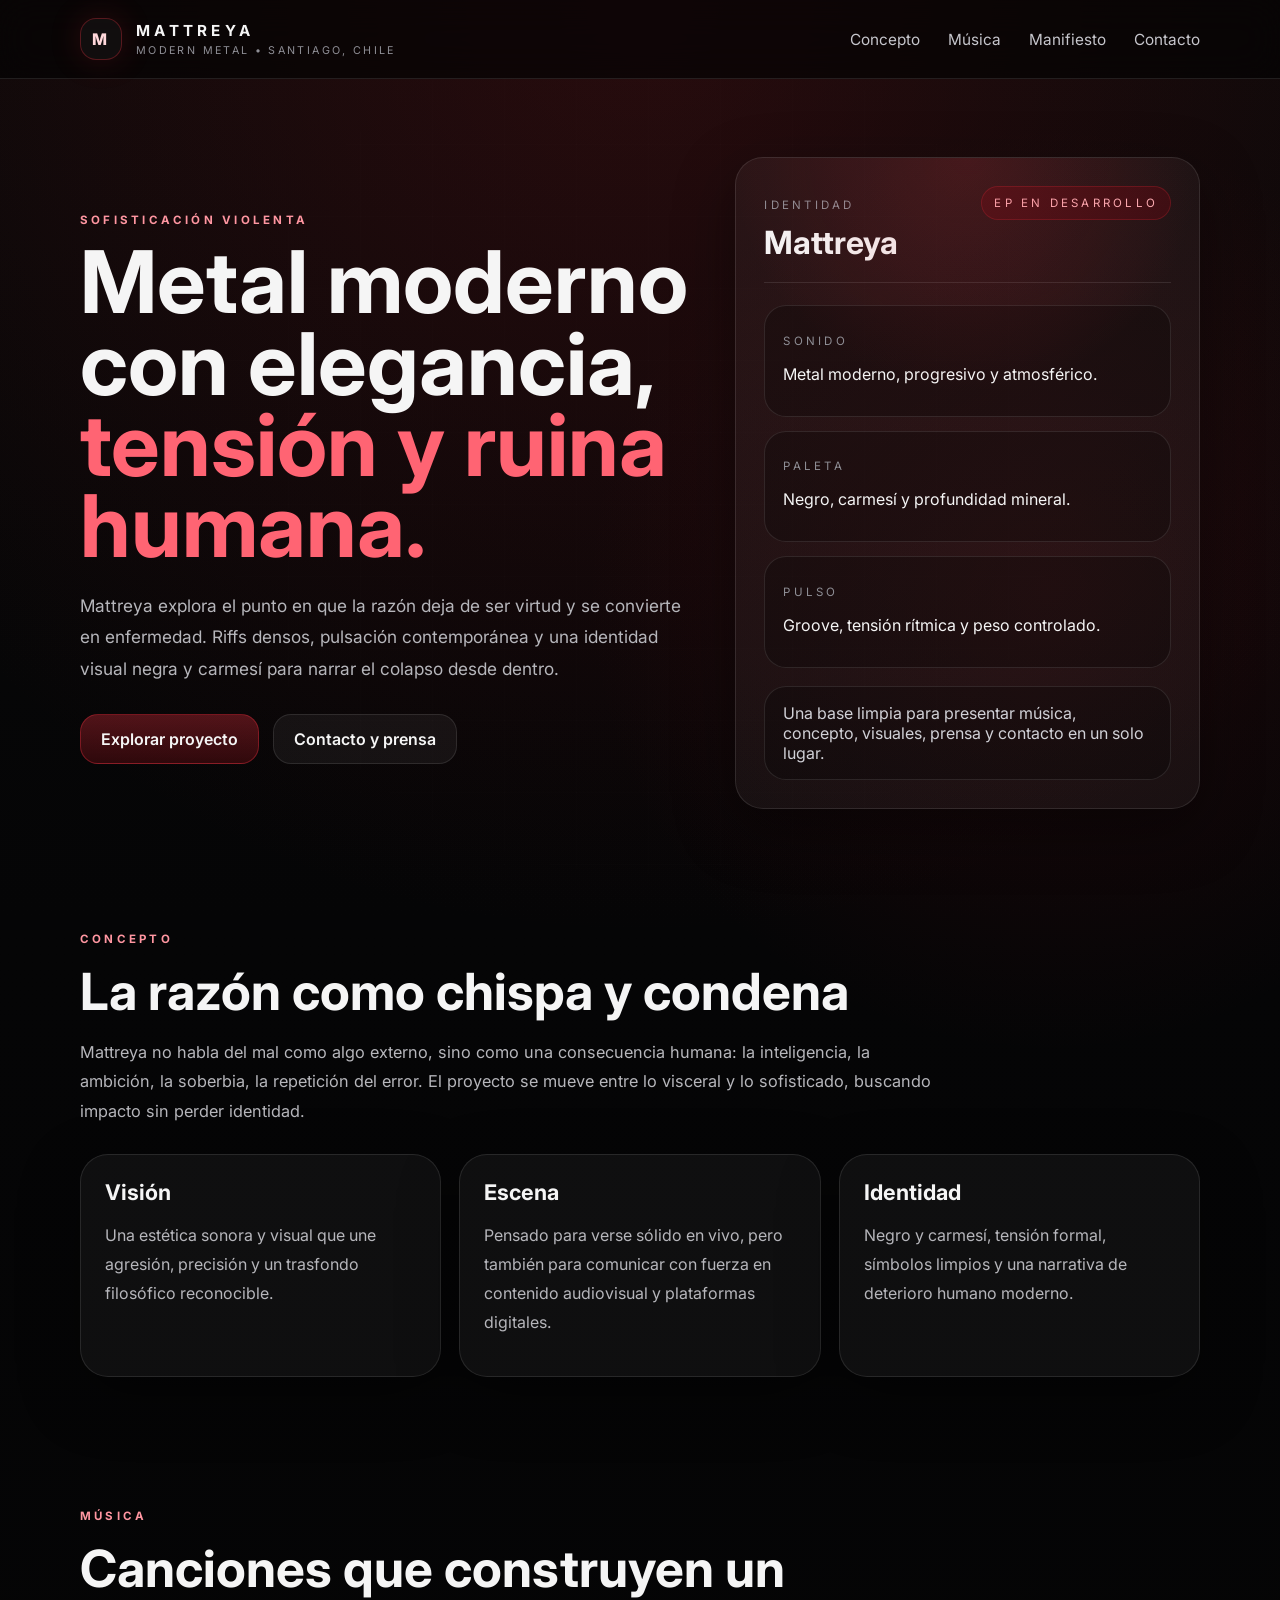
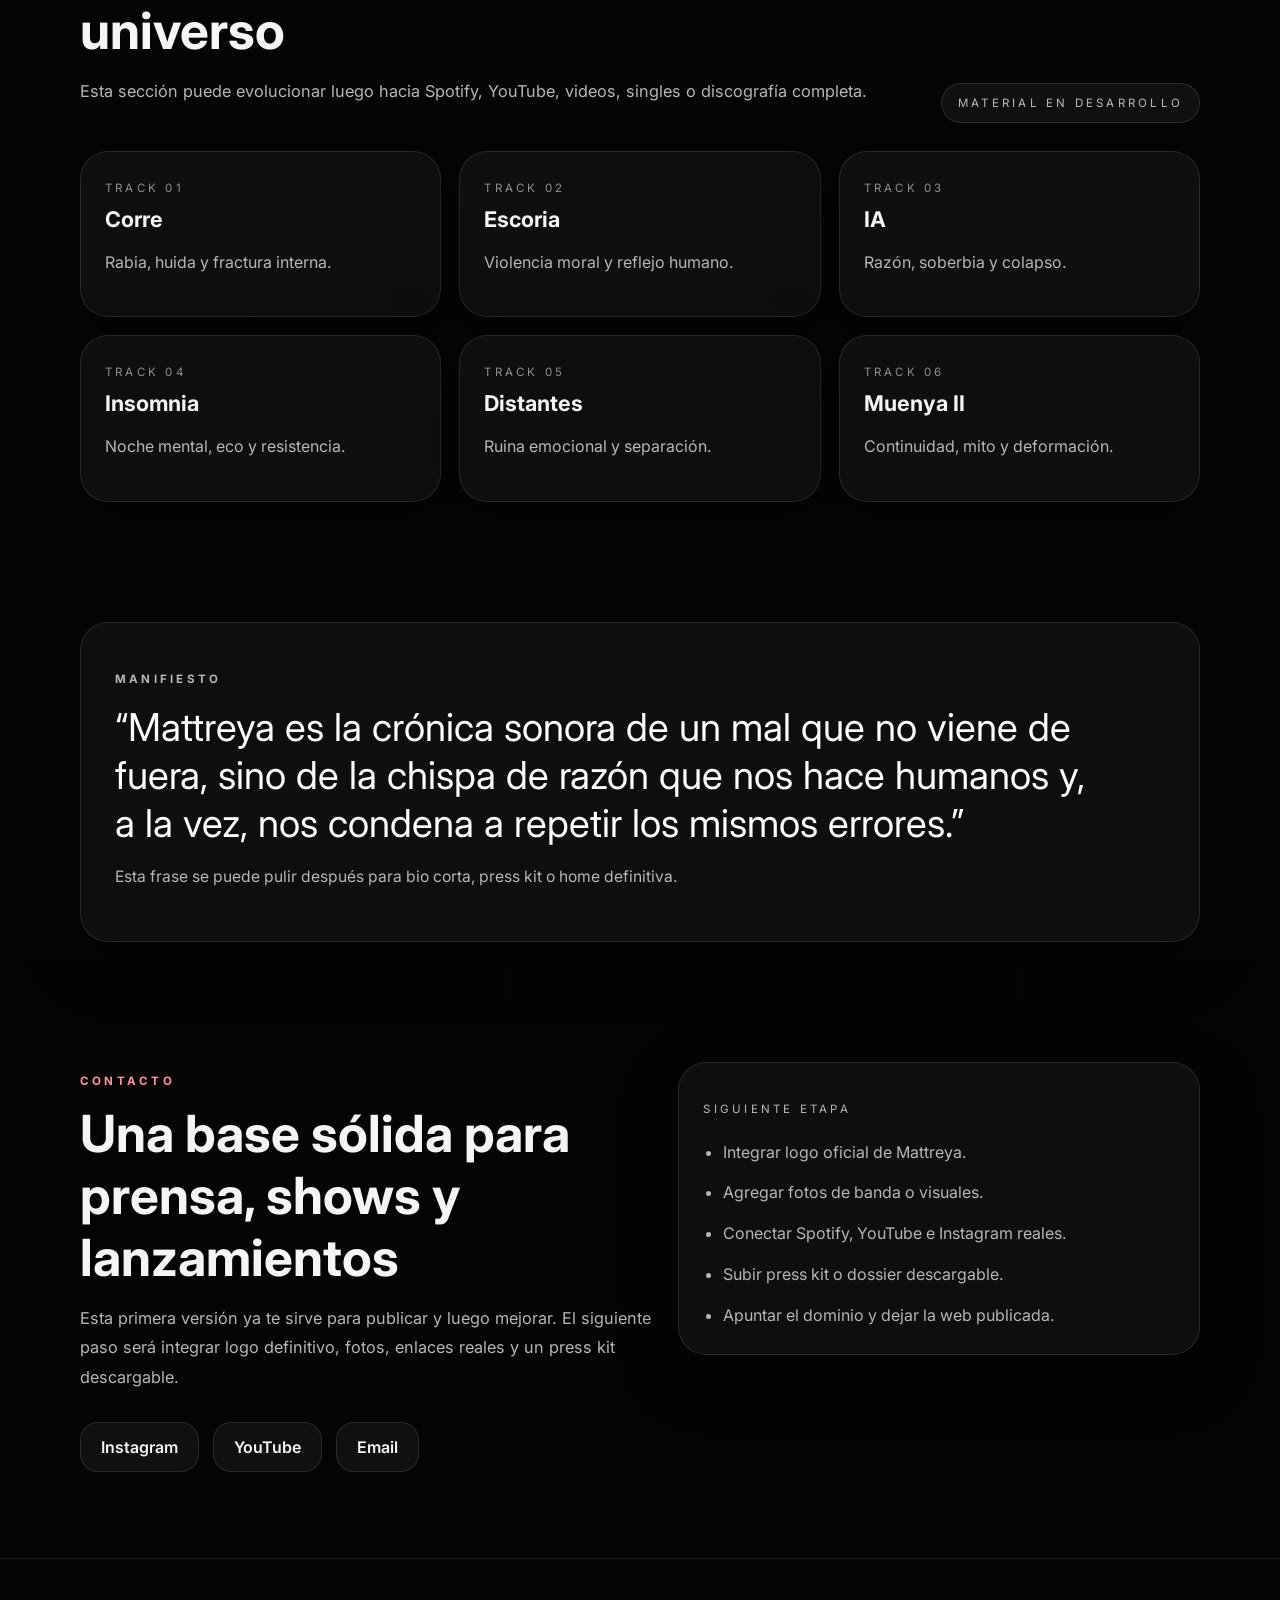
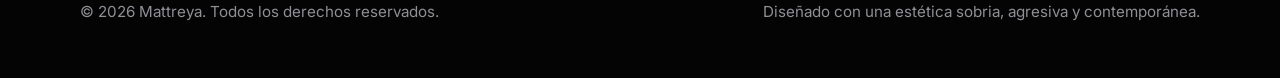
==== index.html @ e7c83c5e "Add files via upload" ====
<!doctype html>
<html lang="es">
  <head>
    <meta charset="UTF-8" />
    <meta name="viewport" content="width=device-width, initial-scale=1.0" />
    <title>Mattreya</title>
    <meta
      name="description"
      content="Mattreya — metal moderno con elegancia, tensión y ruina humana."
    />
    <link rel="preconnect" href="https://fonts.googleapis.com" />
    <link rel="preconnect" href="https://fonts.gstatic.com" crossorigin />
    <link
      href="https://fonts.googleapis.com/css2?family=Inter:wght@400;500;600;700;800&display=swap"
      rel="stylesheet"
    />
    <link rel="stylesheet" href="styles.css" />
  </head>
  <body>
    <div class="background-glow"></div>
    <header class="site-header">
      <div class="container nav">
        <a class="brand" href="#inicio">
          <span class="brand-mark">M</span>
          <span class="brand-text">
            <strong>Mattreya</strong>
            <small>Modern Metal • Santiago, Chile</small>
          </span>
        </a>
        <nav class="nav-links">
          <a href="#concepto">Concepto</a>
          <a href="#musica">Música</a>
          <a href="#manifiesto">Manifiesto</a>
          <a href="#contacto">Contacto</a>
        </nav>
      </div>
    </header>

    <main id="inicio">
      <section class="hero container">
        <div class="hero-copy reveal">
          <p class="eyebrow">Sofisticación violenta</p>
          <h1>
            Metal moderno con elegancia,
            <span>tensión y ruina humana.</span>
          </h1>
          <p class="hero-text">
            Mattreya explora el punto en que la razón deja de ser virtud y se convierte en enfermedad. Riffs densos,
            pulsación contemporánea y una identidad visual negra y carmesí para narrar el colapso desde dentro.
          </p>
          <div class="hero-actions">
            <a class="button primary" href="#musica">Explorar proyecto</a>
            <a class="button secondary" href="#contacto">Contacto y prensa</a>
          </div>
        </div>

        <aside class="hero-card reveal delay-1">
          <div class="card-head">
            <div>
              <p class="label">Identidad</p>
              <h2>Mattreya</h2>
            </div>
            <span class="badge">EP en desarrollo</span>
          </div>

          <div class="info-grid">
            <article>
              <p class="label">Sonido</p>
              <p>Metal moderno, progresivo y atmosférico.</p>
            </article>
            <article>
              <p class="label">Paleta</p>
              <p>Negro, carmesí y profundidad mineral.</p>
            </article>
            <article>
              <p class="label">Pulso</p>
              <p>Groove, tensión rítmica y peso controlado.</p>
            </article>
          </div>

          <div class="card-note">
            Una base limpia para presentar música, concepto, visuales, prensa y contacto en un solo lugar.
          </div>
        </aside>
      </section>

      <section id="concepto" class="section container reveal">
        <p class="eyebrow">Concepto</p>
        <h2 class="section-title">La razón como chispa y condena</h2>
        <p class="section-text">
          Mattreya no habla del mal como algo externo, sino como una consecuencia humana: la inteligencia, la ambición,
          la soberbia, la repetición del error. El proyecto se mueve entre lo visceral y lo sofisticado, buscando impacto
          sin perder identidad.
        </p>

        <div class="cards three">
          <article class="panel">
            <h3>Visión</h3>
            <p>Una estética sonora y visual que une agresión, precisión y un trasfondo filosófico reconocible.</p>
          </article>
          <article class="panel">
            <h3>Escena</h3>
            <p>Pensado para verse sólido en vivo, pero también para comunicar con fuerza en contenido audiovisual y plataformas digitales.</p>
          </article>
          <article class="panel">
            <h3>Identidad</h3>
            <p>Negro y carmesí, tensión formal, símbolos limpios y una narrativa de deterioro humano moderno.</p>
          </article>
        </div>
      </section>

      <section id="musica" class="section container reveal">
        <div class="section-head">
          <div>
            <p class="eyebrow">Música</p>
            <h2 class="section-title">Canciones que construyen un universo</h2>
            <p class="section-text">Esta sección puede evolucionar luego hacia Spotify, YouTube, videos, singles o discografía completa.</p>
          </div>
          <span class="pill">Material en desarrollo</span>
        </div>

        <div class="cards tracks">
          <article class="panel track"><span>Track 01</span><h3>Corre</h3><p>Rabia, huida y fractura interna.</p></article>
          <article class="panel track"><span>Track 02</span><h3>Escoria</h3><p>Violencia moral y reflejo humano.</p></article>
          <article class="panel track"><span>Track 03</span><h3>IA</h3><p>Razón, soberbia y colapso.</p></article>
          <article class="panel track"><span>Track 04</span><h3>Insomnia</h3><p>Noche mental, eco y resistencia.</p></article>
          <article class="panel track"><span>Track 05</span><h3>Distantes</h3><p>Ruina emocional y separación.</p></article>
          <article class="panel track"><span>Track 06</span><h3>Muenya II</h3><p>Continuidad, mito y deformación.</p></article>
        </div>
      </section>

      <section id="manifiesto" class="section container reveal">
        <div class="manifesto panel wide">
          <p class="eyebrow">Manifiesto</p>
          <blockquote>
            “Mattreya es la crónica sonora de un mal que no viene de fuera, sino de la chispa de razón que nos hace humanos y,
            a la vez, nos condena a repetir los mismos errores.”
          </blockquote>
          <p class="section-text small">Esta frase se puede pulir después para bio corta, press kit o home definitiva.</p>
        </div>
      </section>

      <section id="contacto" class="section container reveal">
        <div class="contact-layout">
          <div>
            <p class="eyebrow">Contacto</p>
            <h2 class="section-title">Una base sólida para prensa, shows y lanzamientos</h2>
            <p class="section-text">
              Esta primera versión ya te sirve para publicar y luego mejorar. El siguiente paso será integrar logo definitivo,
              fotos, enlaces reales y un press kit descargable.
            </p>

            <div class="socials">
              <a class="button secondary" href="#">Instagram</a>
              <a class="button secondary" href="#">YouTube</a>
              <a class="button secondary" href="mailto:contacto@mattreyaband.com">Email</a>
            </div>
          </div>

          <div class="panel checklist">
            <p class="label">Siguiente etapa</p>
            <ul>
              <li>Integrar logo oficial de Mattreya.</li>
              <li>Agregar fotos de banda o visuales.</li>
              <li>Conectar Spotify, YouTube e Instagram reales.</li>
              <li>Subir press kit o dossier descargable.</li>
              <li>Apuntar el dominio y dejar la web publicada.</li>
            </ul>
          </div>
        </div>
      </section>
    </main>

    <footer class="site-footer">
      <div class="container footer-inner">
        <p>© <span id="year"></span> Mattreya. Todos los derechos reservados.</p>
        <p>Diseñado con una estética sobria, agresiva y contemporánea.</p>
      </div>
    </footer>

    <script src="script.js"></script>
  </body>
</html>
---- styles.css ----
:root {
  --bg: #050506;
  --bg-soft: rgba(255, 255, 255, 0.04);
  --panel: rgba(255, 255, 255, 0.045);
  --text: #f5f5f5;
  --muted: #b6b6bb;
  --line: rgba(255, 255, 255, 0.1);
  --red: #d62d3a;
  --red-soft: rgba(214, 45, 58, 0.16);
  --shadow: 0 20px 60px rgba(0, 0, 0, 0.4);
  --radius: 28px;
}

* { box-sizing: border-box; }
html { scroll-behavior: smooth; }
body {
  margin: 0;
  font-family: "Inter", system-ui, sans-serif;
  background:
    radial-gradient(circle at top, rgba(130, 20, 28, 0.26), transparent 28%),
    radial-gradient(circle at 82% 18%, rgba(130, 20, 28, 0.18), transparent 16%),
    linear-gradient(180deg, #090909 0%, #050506 28%, #040404 100%);
  color: var(--text);
}

a { color: inherit; text-decoration: none; }
img { max-width: 100%; display: block; }

.background-glow {
  position: fixed;
  inset: 0;
  pointer-events: none;
  background-image:
    linear-gradient(rgba(255,255,255,0.025) 1px, transparent 1px),
    linear-gradient(90deg, rgba(255,255,255,0.025) 1px, transparent 1px);
  background-size: 72px 72px;
  mask-image: radial-gradient(circle at center, black 45%, transparent 82%);
  opacity: 0.45;
}

.container {
  width: min(1120px, calc(100% - 32px));
  margin: 0 auto;
}

.site-header {
  position: sticky;
  top: 0;
  z-index: 50;
  backdrop-filter: blur(18px);
  background: rgba(4, 4, 4, 0.68);
  border-bottom: 1px solid var(--line);
}

.nav {
  display: flex;
  align-items: center;
  justify-content: space-between;
  min-height: 78px;
  gap: 20px;
}

.brand {
  display: inline-flex;
  align-items: center;
  gap: 14px;
}

.brand-mark {
  width: 42px;
  height: 42px;
  display: grid;
  place-items: center;
  border: 1px solid rgba(214, 45, 58, 0.35);
  border-radius: 16px;
  background: rgba(255,255,255,0.04);
  color: #ffd7da;
  font-weight: 800;
  letter-spacing: 0.2em;
  box-shadow: 0 0 32px rgba(214, 45, 58, 0.18);
}

.brand-text {
  display: flex;
  flex-direction: column;
}
.brand-text strong {
  font-size: 0.95rem;
  text-transform: uppercase;
  letter-spacing: 0.28em;
}
.brand-text small {
  color: #8f8f96;
  text-transform: uppercase;
  letter-spacing: 0.22em;
  font-size: 0.67rem;
  margin-top: 4px;
}

.nav-links {
  display: flex;
  gap: 28px;
  color: #c6c6cc;
  font-size: 0.96rem;
}
.nav-links a:hover { color: white; }

.hero {
  padding: 78px 0 52px;
  display: grid;
  grid-template-columns: 1.2fr 0.9fr;
  gap: 36px;
  align-items: center;
}

.eyebrow,
.label,
.track span,
.pill,
.badge {
  text-transform: uppercase;
  letter-spacing: 0.28em;
  font-size: 0.72rem;
}

.eyebrow {
  color: #ff96a1;
  font-weight: 700;
  margin-bottom: 14px;
}

.hero h1 {
  font-size: clamp(2.7rem, 8vw, 5.4rem);
  line-height: 0.94;
  margin: 0;
  max-width: 760px;
}
.hero h1 span {
  display: block;
  color: #ff6473;
}

.hero-text,
.section-text,
.panel p,
.checklist li {
  color: var(--muted);
  line-height: 1.8;
}

.hero-text {
  margin-top: 24px;
  max-width: 760px;
  font-size: 1.08rem;
}

.hero-actions,
.socials {
  display: flex;
  gap: 14px;
  flex-wrap: wrap;
  margin-top: 30px;
}

.button {
  padding: 14px 20px;
  border-radius: 18px;
  border: 1px solid var(--line);
  font-weight: 600;
  transition: transform 0.2s ease, border-color 0.2s ease, background 0.2s ease;
}
.button:hover { transform: translateY(-1px); }
.button.primary {
  background: linear-gradient(180deg, rgba(214, 45, 58, 0.36), rgba(114, 14, 21, 0.38));
  border-color: rgba(214, 45, 58, 0.42);
}
.button.primary:hover { border-color: rgba(214, 45, 58, 0.7); }
.button.secondary {
  background: rgba(255,255,255,0.05);
}
.button.secondary:hover {
  background: rgba(214, 45, 58, 0.12);
  border-color: rgba(214, 45, 58, 0.35);
}

.hero-card,
.panel {
  background: var(--panel);
  border: 1px solid var(--line);
  border-radius: var(--radius);
  box-shadow: var(--shadow);
}

.hero-card {
  padding: 28px;
  position: relative;
  overflow: hidden;
}
.hero-card::before {
  content: "";
  position: absolute;
  inset: -1px;
  background: radial-gradient(circle at top, rgba(214,45,58,0.18), transparent 34%);
  pointer-events: none;
}
.card-head {
  display: flex;
  justify-content: space-between;
  align-items: flex-start;
  gap: 14px;
  padding-bottom: 20px;
  border-bottom: 1px solid var(--line);
}
.card-head h2 { margin: 8px 0 0; font-size: 2rem; }
.badge {
  background: rgba(93, 8, 16, 0.45);
  border: 1px solid rgba(214, 45, 58, 0.25);
  color: #ffb0b7;
  border-radius: 999px;
  padding: 9px 12px;
  white-space: nowrap;
}
.info-grid {
  display: grid;
  gap: 14px;
  margin-top: 22px;
}
.info-grid article,
.card-note {
  background: rgba(0,0,0,0.26);
  border: 1px solid var(--line);
  border-radius: 22px;
  padding: 16px 18px;
}
.card-note {
  margin-top: 18px;
  color: #d1d1d7;
}

.section {
  padding: 60px 0;
}
.section-title {
  font-size: clamp(2rem, 4vw, 3.4rem);
  margin: 0;
}
.section-text {
  max-width: 860px;
  margin-top: 16px;
  font-size: 1.02rem;
}
.section-head {
  display: flex;
  align-items: end;
  justify-content: space-between;
  gap: 24px;
}
.pill {
  white-space: nowrap;
  border: 1px solid var(--line);
  background: rgba(255,255,255,0.05);
  border-radius: 999px;
  padding: 12px 16px;
  color: #b9b9c0;
}

.cards {
  display: grid;
  gap: 18px;
  margin-top: 28px;
}
.cards.three {
  grid-template-columns: repeat(3, minmax(0, 1fr));
}
.cards.tracks {
  grid-template-columns: repeat(3, minmax(0, 1fr));
}

.panel {
  padding: 24px;
}
.panel h3 {
  margin: 0 0 10px;
  font-size: 1.35rem;
}
.track h3 { margin-top: 10px; }
.track span,
.label {
  color: #8f8f96;
}
.track:hover {
  border-color: rgba(214, 45, 58, 0.32);
  box-shadow: 0 0 50px rgba(214, 45, 58, 0.08);
}

.manifesto.wide {
  padding: 34px;
}
.manifesto blockquote {
  margin: 12px 0 0;
  font-size: clamp(1.6rem, 3vw, 3rem);
  line-height: 1.25;
  color: white;
  max-width: 980px;
}
.small { font-size: 0.98rem; }

.contact-layout {
  display: grid;
  grid-template-columns: 1.05fr 0.95fr;
  gap: 22px;
  align-items: start;
}
.checklist ul {
  margin: 18px 0 0;
  padding-left: 20px;
}
.checklist li + li { margin-top: 12px; }

.site-footer {
  border-top: 1px solid var(--line);
  padding: 28px 0 42px;
  margin-top: 26px;
}
.footer-inner {
  display: flex;
  justify-content: space-between;
  gap: 18px;
  color: #8f8f96;
  font-size: 0.95rem;
}

.reveal {
  opacity: 0;
  transform: translateY(18px);
  transition: opacity 0.7s ease, transform 0.7s ease;
}
.reveal.visible {
  opacity: 1;
  transform: translateY(0);
}
.delay-1 { transition-delay: 0.12s; }

@media (max-width: 980px) {
  .hero,
  .contact-layout,
  .cards.three,
  .cards.tracks,
  .section-head {
    grid-template-columns: 1fr;
    flex-direction: column;
    align-items: start;
  }

  .nav-links {
    display: none;
  }

  .footer-inner {
    flex-direction: column;
  }
}

@media (max-width: 640px) {
  .container {
    width: min(1120px, calc(100% - 22px));
  }

  .site-header .nav {
    min-height: 72px;
  }

  .hero {
    padding-top: 54px;
  }

  .hero-card,
  .panel,
  .manifesto.wide {
    padding: 20px;
    border-radius: 22px;
  }

  .button {
    width: 100%;
    text-align: center;
  }
}
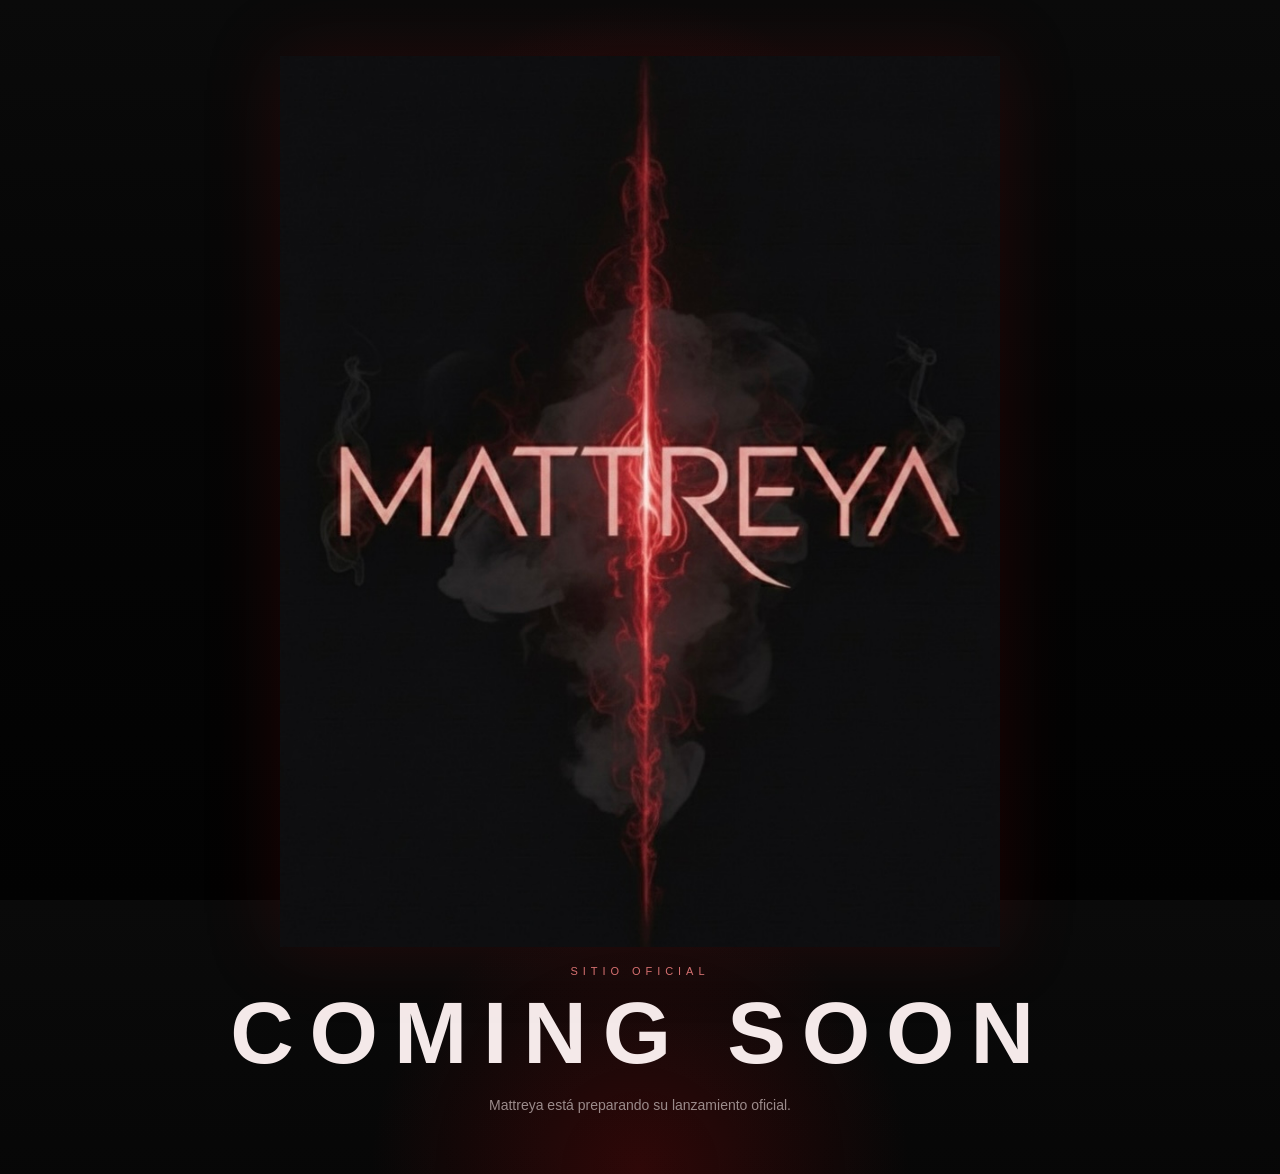
==== commit aea3dc06: "Add files via upload" ====
--- a/index.html
+++ b/index.html
@@ -1,183 +1,109 @@
 <!doctype html>
 <html lang="es">
-  <head>
-    <meta charset="UTF-8" />
-    <meta name="viewport" content="width=device-width, initial-scale=1.0" />
-    <title>Mattreya</title>
-    <meta
-      name="description"
-      content="Mattreya — metal moderno con elegancia, tensión y ruina humana."
-    />
-    <link rel="preconnect" href="https://fonts.googleapis.com" />
-    <link rel="preconnect" href="https://fonts.gstatic.com" crossorigin />
-    <link
-      href="https://fonts.googleapis.com/css2?family=Inter:wght@400;500;600;700;800&display=swap"
-      rel="stylesheet"
-    />
-    <link rel="stylesheet" href="styles.css" />
-  </head>
-  <body>
-    <div class="background-glow"></div>
-    <header class="site-header">
-      <div class="container nav">
-        <a class="brand" href="#inicio">
-          <span class="brand-mark">M</span>
-          <span class="brand-text">
-            <strong>Mattreya</strong>
-            <small>Modern Metal • Santiago, Chile</small>
-          </span>
-        </a>
-        <nav class="nav-links">
-          <a href="#concepto">Concepto</a>
-          <a href="#musica">Música</a>
-          <a href="#manifiesto">Manifiesto</a>
-          <a href="#contacto">Contacto</a>
-        </nav>
-      </div>
-    </header>
+<head>
+  <meta charset="UTF-8" />
+  <meta name="viewport" content="width=device-width, initial-scale=1.0" />
+  <title>Mattreya — Coming Soon</title>
+  <meta name="description" content="Sitio oficial de Mattreya. Próximamente." />
+  <style>
+    :root {
+      --bg: #050505;
+      --bg2: #0a0a0a;
+      --text: #f4e9e9;
+      --muted: #9b8b8b;
+      --red: #a11212;
+      --red-soft: rgba(161, 18, 18, 0.22);
+      --line: rgba(255,255,255,0.07);
+    }
+    * { box-sizing: border-box; }
+    html, body { height: 100%; }
+    body {
+      margin: 0;
+      font-family: Arial, Helvetica, sans-serif;
+      background:
+        radial-gradient(circle at 50% 30%, rgba(140, 10, 10, 0.30), transparent 30%),
+        linear-gradient(180deg, #0a0a0a 0%, #050505 45%, #020202 100%);
+      color: var(--text);
+      overflow: hidden;
+    }
+    .grid {
+      position: fixed;
+      inset: 0;
+      background-image:
+        linear-gradient(to right, rgba(255,255,255,0.03) 1px, transparent 1px),
+        linear-gradient(to bottom, rgba(255,255,255,0.03) 1px, transparent 1px);
+      background-size: 72px 72px;
+      opacity: .18;
+      mask-image: radial-gradient(circle at center, black 35%, transparent 85%);
+      pointer-events: none;
+    }
+    .ring, .ring2 {
+      position: fixed;
+      left: 50%;
+      top: 50%;
+      transform: translate(-50%, -50%);
+      border: 1px solid rgba(161,18,18,.18);
+      border-radius: 999px;
+      pointer-events: none;
+    }
+    .ring { width: 34rem; height: 34rem; }
+    .ring2 { width: 25rem; height: 25rem; }
+    .wrap {
+      min-height: 100%;
+      display: flex;
+      align-items: center;
+      justify-content: center;
+      padding: 24px;
+      position: relative;
+      z-index: 1;
+    }
+    .card {
+      width: min(100%, 920px);
+      text-align: center;
+      padding: 32px 20px;
+    }
+    .logo {
+      width: min(100%, 720px);
+      height: auto;
+      display: block;
+      margin: 0 auto 18px;
+      filter: drop-shadow(0 0 36px rgba(161,18,18,.18));
+    }
+    .eyebrow {
+      margin: 0 0 14px;
+      letter-spacing: .45em;
+      text-transform: uppercase;
+      font-size: 11px;
+      color: #d97575;
+    }
+    h1 {
+      margin: 0;
+      font-size: clamp(42px, 9vw, 88px);
+      letter-spacing: .18em;
+      font-weight: 700;
+      line-height: .95;
+    }
+    .sub {
+      margin: 18px auto 0;
+      max-width: 560px;
+      color: var(--muted);
+      font-size: 14px;
+      line-height: 1.8;
+    }
+  </style>
+</head>
+<body>
+  <div class="grid"></div>
+  <div class="ring"></div>
+  <div class="ring2"></div>
 
-    <main id="inicio">
-      <section class="hero container">
-        <div class="hero-copy reveal">
-          <p class="eyebrow">Sofisticación violenta</p>
-          <h1>
-            Metal moderno con elegancia,
-            <span>tensión y ruina humana.</span>
-          </h1>
-          <p class="hero-text">
-            Mattreya explora el punto en que la razón deja de ser virtud y se convierte en enfermedad. Riffs densos,
-            pulsación contemporánea y una identidad visual negra y carmesí para narrar el colapso desde dentro.
-          </p>
-          <div class="hero-actions">
-            <a class="button primary" href="#musica">Explorar proyecto</a>
-            <a class="button secondary" href="#contacto">Contacto y prensa</a>
-          </div>
-        </div>
-
-        <aside class="hero-card reveal delay-1">
-          <div class="card-head">
-            <div>
-              <p class="label">Identidad</p>
-              <h2>Mattreya</h2>
-            </div>
-            <span class="badge">EP en desarrollo</span>
-          </div>
-
-          <div class="info-grid">
-            <article>
-              <p class="label">Sonido</p>
-              <p>Metal moderno, progresivo y atmosférico.</p>
-            </article>
-            <article>
-              <p class="label">Paleta</p>
-              <p>Negro, carmesí y profundidad mineral.</p>
-            </article>
-            <article>
-              <p class="label">Pulso</p>
-              <p>Groove, tensión rítmica y peso controlado.</p>
-            </article>
-          </div>
-
-          <div class="card-note">
-            Una base limpia para presentar música, concepto, visuales, prensa y contacto en un solo lugar.
-          </div>
-        </aside>
-      </section>
-
-      <section id="concepto" class="section container reveal">
-        <p class="eyebrow">Concepto</p>
-        <h2 class="section-title">La razón como chispa y condena</h2>
-        <p class="section-text">
-          Mattreya no habla del mal como algo externo, sino como una consecuencia humana: la inteligencia, la ambición,
-          la soberbia, la repetición del error. El proyecto se mueve entre lo visceral y lo sofisticado, buscando impacto
-          sin perder identidad.
-        </p>
-
-        <div class="cards three">
-          <article class="panel">
-            <h3>Visión</h3>
-            <p>Una estética sonora y visual que une agresión, precisión y un trasfondo filosófico reconocible.</p>
-          </article>
-          <article class="panel">
-            <h3>Escena</h3>
-            <p>Pensado para verse sólido en vivo, pero también para comunicar con fuerza en contenido audiovisual y plataformas digitales.</p>
-          </article>
-          <article class="panel">
-            <h3>Identidad</h3>
-            <p>Negro y carmesí, tensión formal, símbolos limpios y una narrativa de deterioro humano moderno.</p>
-          </article>
-        </div>
-      </section>
-
-      <section id="musica" class="section container reveal">
-        <div class="section-head">
-          <div>
-            <p class="eyebrow">Música</p>
-            <h2 class="section-title">Canciones que construyen un universo</h2>
-            <p class="section-text">Esta sección puede evolucionar luego hacia Spotify, YouTube, videos, singles o discografía completa.</p>
-          </div>
-          <span class="pill">Material en desarrollo</span>
-        </div>
-
-        <div class="cards tracks">
-          <article class="panel track"><span>Track 01</span><h3>Corre</h3><p>Rabia, huida y fractura interna.</p></article>
-          <article class="panel track"><span>Track 02</span><h3>Escoria</h3><p>Violencia moral y reflejo humano.</p></article>
-          <article class="panel track"><span>Track 03</span><h3>IA</h3><p>Razón, soberbia y colapso.</p></article>
-          <article class="panel track"><span>Track 04</span><h3>Insomnia</h3><p>Noche mental, eco y resistencia.</p></article>
-          <article class="panel track"><span>Track 05</span><h3>Distantes</h3><p>Ruina emocional y separación.</p></article>
-          <article class="panel track"><span>Track 06</span><h3>Muenya II</h3><p>Continuidad, mito y deformación.</p></article>
-        </div>
-      </section>
-
-      <section id="manifiesto" class="section container reveal">
-        <div class="manifesto panel wide">
-          <p class="eyebrow">Manifiesto</p>
-          <blockquote>
-            “Mattreya es la crónica sonora de un mal que no viene de fuera, sino de la chispa de razón que nos hace humanos y,
-            a la vez, nos condena a repetir los mismos errores.”
-          </blockquote>
-          <p class="section-text small">Esta frase se puede pulir después para bio corta, press kit o home definitiva.</p>
-        </div>
-      </section>
-
-      <section id="contacto" class="section container reveal">
-        <div class="contact-layout">
-          <div>
-            <p class="eyebrow">Contacto</p>
-            <h2 class="section-title">Una base sólida para prensa, shows y lanzamientos</h2>
-            <p class="section-text">
-              Esta primera versión ya te sirve para publicar y luego mejorar. El siguiente paso será integrar logo definitivo,
-              fotos, enlaces reales y un press kit descargable.
-            </p>
-
-            <div class="socials">
-              <a class="button secondary" href="#">Instagram</a>
-              <a class="button secondary" href="#">YouTube</a>
-              <a class="button secondary" href="mailto:contacto@mattreyaband.com">Email</a>
-            </div>
-          </div>
-
-          <div class="panel checklist">
-            <p class="label">Siguiente etapa</p>
-            <ul>
-              <li>Integrar logo oficial de Mattreya.</li>
-              <li>Agregar fotos de banda o visuales.</li>
-              <li>Conectar Spotify, YouTube e Instagram reales.</li>
-              <li>Subir press kit o dossier descargable.</li>
-              <li>Apuntar el dominio y dejar la web publicada.</li>
-            </ul>
-          </div>
-        </div>
-      </section>
-    </main>
-
-    <footer class="site-footer">
-      <div class="container footer-inner">
-        <p>© <span id="year"></span> Mattreya. Todos los derechos reservados.</p>
-        <p>Diseñado con una estética sobria, agresiva y contemporánea.</p>
-      </div>
-    </footer>
-
-    <script src="script.js"></script>
-  </body>
+  <main class="wrap">
+    <section class="card">
+      <img class="logo" src="logo.jpg" alt="Logo Mattreya" />
+      <p class="eyebrow">Sitio oficial</p>
+      <h1>COMING SOON</h1>
+      <p class="sub">Mattreya está preparando su lanzamiento oficial.</p>
+    </section>
+  </main>
+</body>
 </html>
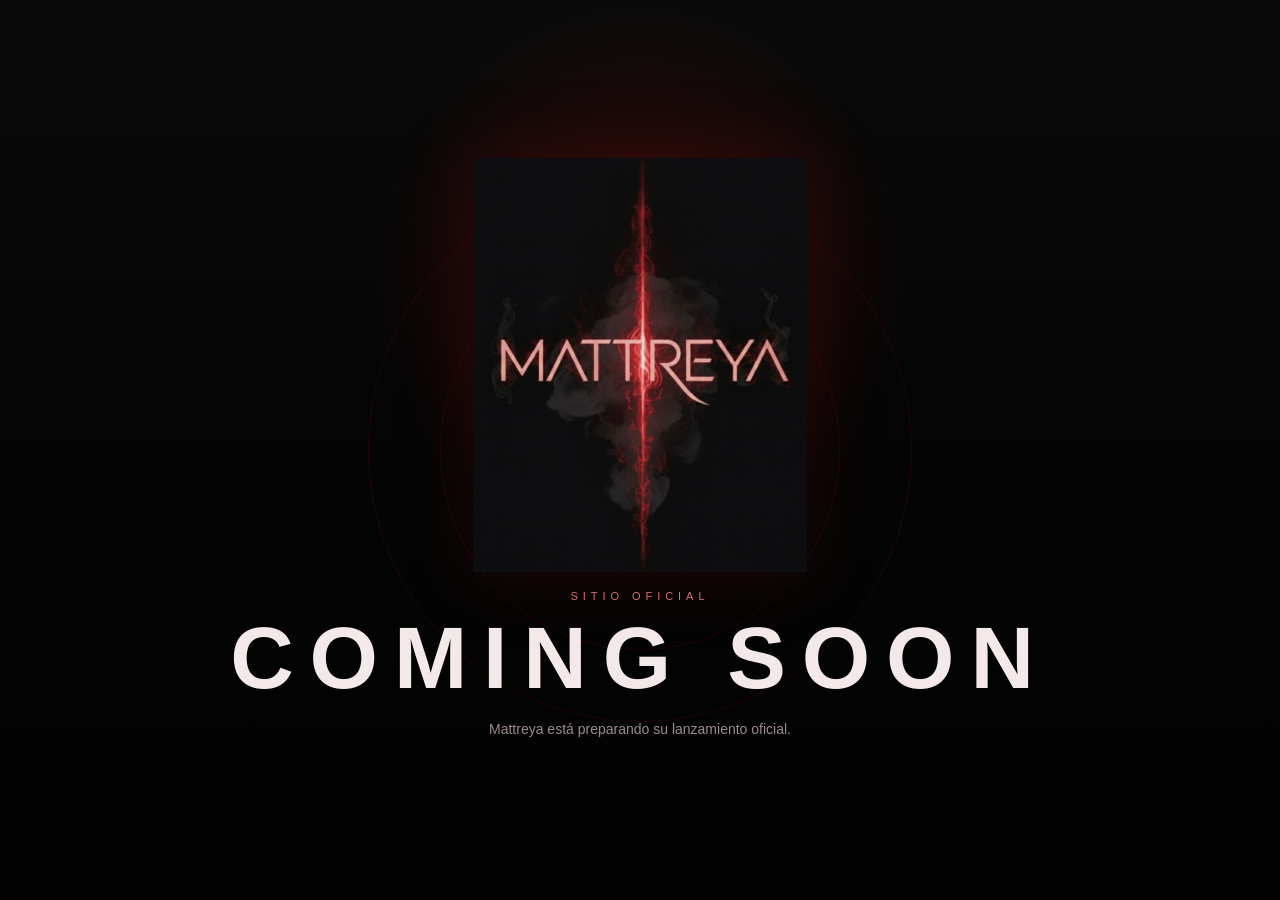
==== commit f041feea: "Add files via upload" ====
--- a/index.html
+++ b/index.html
@@ -8,15 +8,11 @@
   <style>
     :root {
       --bg: #050505;
-      --bg2: #0a0a0a;
       --text: #f4e9e9;
       --muted: #9b8b8b;
-      --red: #a11212;
-      --red-soft: rgba(161, 18, 18, 0.22);
-      --line: rgba(255,255,255,0.07);
     }
     * { box-sizing: border-box; }
-    html, body { height: 100%; }
+    html, body { min-height: 100%; }
     body {
       margin: 0;
       font-family: Arial, Helvetica, sans-serif;
@@ -24,7 +20,6 @@
         radial-gradient(circle at 50% 30%, rgba(140, 10, 10, 0.30), transparent 30%),
         linear-gradient(180deg, #0a0a0a 0%, #050505 45%, #020202 100%);
       color: var(--text);
-      overflow: hidden;
     }
     .grid {
       position: fixed;
@@ -49,22 +44,23 @@
     .ring { width: 34rem; height: 34rem; }
     .ring2 { width: 25rem; height: 25rem; }
     .wrap {
-      min-height: 100%;
+      min-height: 100vh;
       display: flex;
       align-items: center;
       justify-content: center;
-      padding: 24px;
+      padding: 32px 20px;
       position: relative;
       z-index: 1;
     }
     .card {
       width: min(100%, 920px);
       text-align: center;
-      padding: 32px 20px;
+      padding: 20px;
     }
     .logo {
-      width: min(100%, 720px);
-      height: auto;
+      width: min(100%, 680px);
+      max-height: 46vh;
+      object-fit: contain;
       display: block;
       margin: 0 auto 18px;
       filter: drop-shadow(0 0 36px rgba(161,18,18,.18));
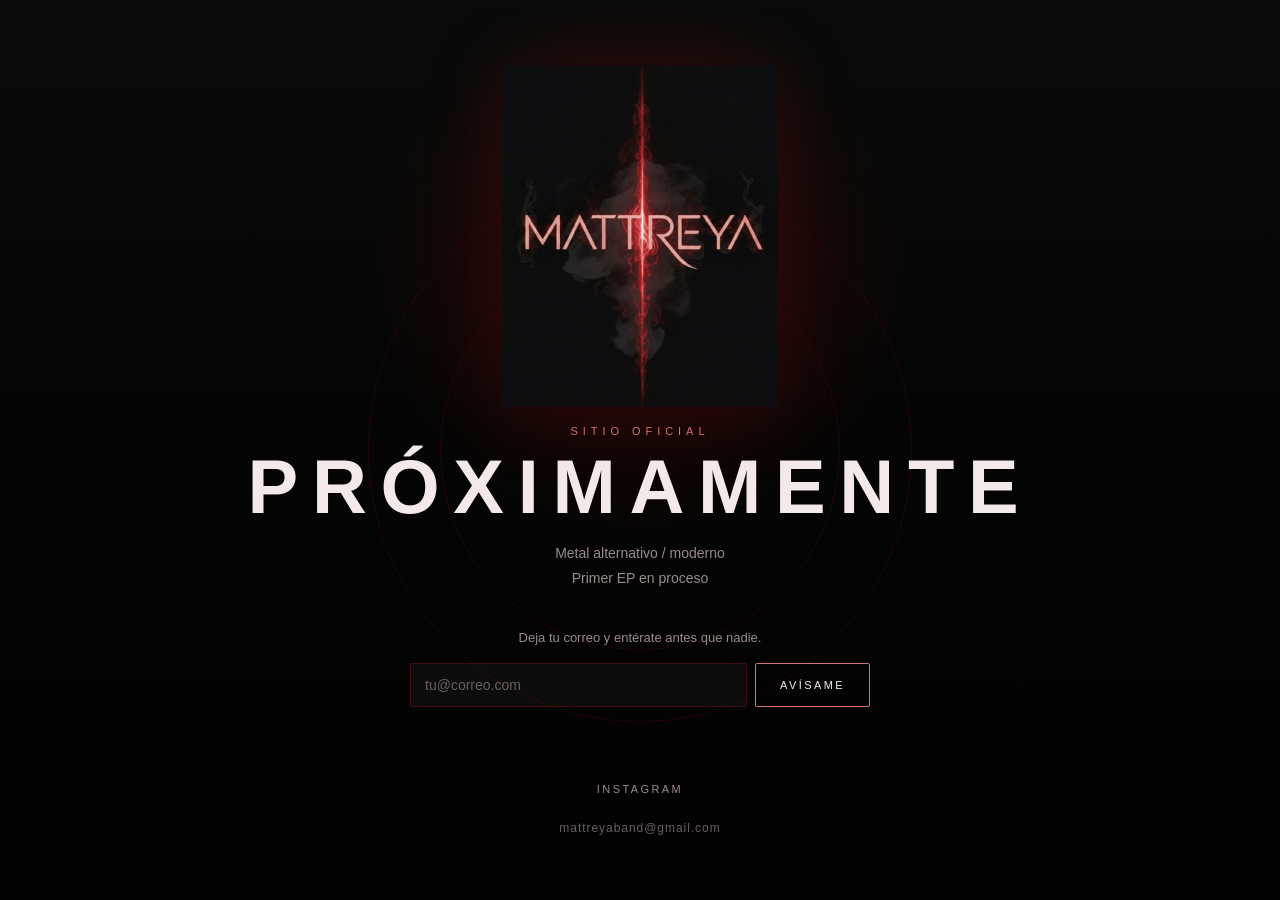
==== commit f3baf474: "Add files via upload" ====
--- a/index.html
+++ b/index.html
@@ -3,13 +3,22 @@
 <head>
   <meta charset="UTF-8" />
   <meta name="viewport" content="width=device-width, initial-scale=1.0" />
-  <title>Mattreya — Coming Soon</title>
-  <meta name="description" content="Sitio oficial de Mattreya. Próximamente." />
+  <title>Mattreya — Sitio oficial</title>
+  <meta name="description" content="Mattreya. Metal alternativo desde Santiago, Chile. Primer EP en camino." />
+
+  <!-- Para que se vea bien al compartir el enlace en WhatsApp/Instagram -->
+  <meta property="og:title" content="Mattreya — Sitio oficial" />
+  <meta property="og:description" content="Metal alternativo desde Santiago, Chile. Primer EP en camino." />
+  <meta property="og:image" content="logo.jpg" />
+  <meta property="og:type" content="website" />
+
   <style>
     :root {
       --bg: #050505;
       --text: #f4e9e9;
       --muted: #9b8b8b;
+      --red: #a11212;
+      --red-soft: #d97575;
     }
     * { box-sizing: border-box; }
     html, body { min-height: 100%; }
@@ -59,7 +68,7 @@
     }
     .logo {
       width: min(100%, 680px);
-      max-height: 46vh;
+      max-height: 38vh;
       object-fit: contain;
       display: block;
       margin: 0 auto 18px;
@@ -70,11 +79,11 @@
       letter-spacing: .45em;
       text-transform: uppercase;
       font-size: 11px;
-      color: #d97575;
+      color: var(--red-soft);
     }
     h1 {
       margin: 0;
-      font-size: clamp(42px, 9vw, 88px);
+      font-size: clamp(38px, 8vw, 76px);
       letter-spacing: .18em;
       font-weight: 700;
       line-height: .95;
@@ -86,6 +95,93 @@
       font-size: 14px;
       line-height: 1.8;
     }
+
+    /* ---- Formulario de correo ---- */
+    .signup {
+      margin: 36px auto 0;
+      max-width: 460px;
+    }
+    .signup-label {
+      margin: 0 0 14px;
+      font-size: 13px;
+      color: var(--muted);
+      line-height: 1.7;
+    }
+    .signup-row {
+      display: flex;
+      gap: 8px;
+      flex-wrap: wrap;
+      justify-content: center;
+    }
+    .signup input[type="email"] {
+      flex: 1 1 240px;
+      min-width: 0;
+      background: rgba(255,255,255,0.04);
+      border: 1px solid rgba(161,18,18,.35);
+      border-radius: 2px;
+      padding: 13px 14px;
+      color: var(--text);
+      font-family: inherit;
+      font-size: 14px;
+      outline: none;
+      transition: border-color .2s, background .2s;
+    }
+    .signup input[type="email"]::placeholder { color: #6b5f5f; }
+    .signup input[type="email"]:focus {
+      border-color: var(--red-soft);
+      background: rgba(255,255,255,0.06);
+    }
+    .signup button {
+      background: transparent;
+      border: 1px solid var(--red-soft);
+      border-radius: 2px;
+      color: var(--text);
+      padding: 13px 24px;
+      font-family: inherit;
+      font-size: 11px;
+      letter-spacing: .22em;
+      text-transform: uppercase;
+      cursor: pointer;
+      transition: background .2s, color .2s;
+    }
+    .signup button:hover {
+      background: var(--red-soft);
+      color: #0a0a0a;
+    }
+    .signup-msg {
+      margin: 16px 0 0;
+      font-size: 13px;
+      color: var(--red-soft);
+      min-height: 20px;
+    }
+    .hp { position: absolute; left: -9999px; }
+
+    /* ---- Redes ---- */
+    .social {
+      margin: 40px 0 0;
+      display: flex;
+      gap: 26px;
+      justify-content: center;
+      flex-wrap: wrap;
+    }
+    .social a {
+      color: var(--muted);
+      text-decoration: none;
+      font-size: 11px;
+      letter-spacing: .22em;
+      text-transform: uppercase;
+      transition: color .2s;
+    }
+    .social a:hover { color: var(--text); }
+
+    .contact {
+      margin: 26px 0 0;
+      font-size: 12px;
+      color: #6b5f5f;
+      letter-spacing: .08em;
+    }
+    .contact a { color: inherit; text-decoration: none; }
+    .contact a:hover { color: var(--muted); }
   </style>
 </head>
 <body>
@@ -95,11 +191,83 @@
 
   <main class="wrap">
     <section class="card">
-      <img class="logo" src="logo.jpg" alt="Logo Mattreya" />
+      <img class="logo" src="logo.jpg" alt="Mattreya" />
+
       <p class="eyebrow">Sitio oficial</p>
-      <h1>COMING SOON</h1>
-      <p class="sub">Mattreya está preparando su lanzamiento oficial.</p>
+      <h1>PRÓXIMAMENTE</h1>
+      <p class="sub">
+        Metal alternativo / moderno<br />
+        Primer EP en proceso
+      </p>
+
+      <!-- ============================================
+           FORMULARIO
+           Reemplaza TU_ENDPOINT por el que te da Formspree.
+           Ejemplo: https://formspree.io/f/abcdwxyz
+           ============================================ -->
+      <div class="signup">
+        <p class="signup-label">
+          Deja tu correo y entérate antes que nadie.
+        </p>
+
+        <form id="signup-form" action="https://formspree.io/f/TU_ENDPOINT" method="POST">
+          <div class="signup-row">
+            <input
+              type="email"
+              name="email"
+              placeholder="tu@correo.com"
+              required
+              autocomplete="email"
+            />
+            <button type="submit">Avísame</button>
+          </div>
+          <!-- Trampa anti-spam: invisible para personas, los bots la rellenan -->
+          <input class="hp" type="text" name="_gotcha" tabindex="-1" autocomplete="off" />
+        </form>
+
+        <p class="signup-msg" id="signup-msg"></p>
+      </div>
+
+      <!-- ============================================
+           REDES
+           Cuando tengan YouTube o Spotify, se agregan aquí
+           con el mismo formato de la línea de Instagram.
+           ============================================ -->
+      <nav class="social">
+        <a href="https://instagram.com/mattreyaband" target="_blank" rel="noopener">Instagram</a>
+      </nav>
+
+      <p class="contact">
+        <a href="mailto:mattreyaband@gmail.com">mattreyaband@gmail.com</a>
+      </p>
     </section>
   </main>
+
+  <script>
+    const form = document.getElementById('signup-form');
+    const msg = document.getElementById('signup-msg');
+
+    form.addEventListener('submit', async (e) => {
+      e.preventDefault();
+      msg.textContent = 'Enviando...';
+
+      try {
+        const res = await fetch(form.action, {
+          method: 'POST',
+          body: new FormData(form),
+          headers: { Accept: 'application/json' }
+        });
+
+        if (res.ok) {
+          form.style.display = 'none';
+          msg.textContent = 'Listo. Te avisamos cuando salga.';
+        } else {
+          msg.textContent = 'Algo falló. Intenta de nuevo.';
+        }
+      } catch (err) {
+        msg.textContent = 'Algo falló. Intenta de nuevo.';
+      }
+    });
+  </script>
 </body>
 </html>
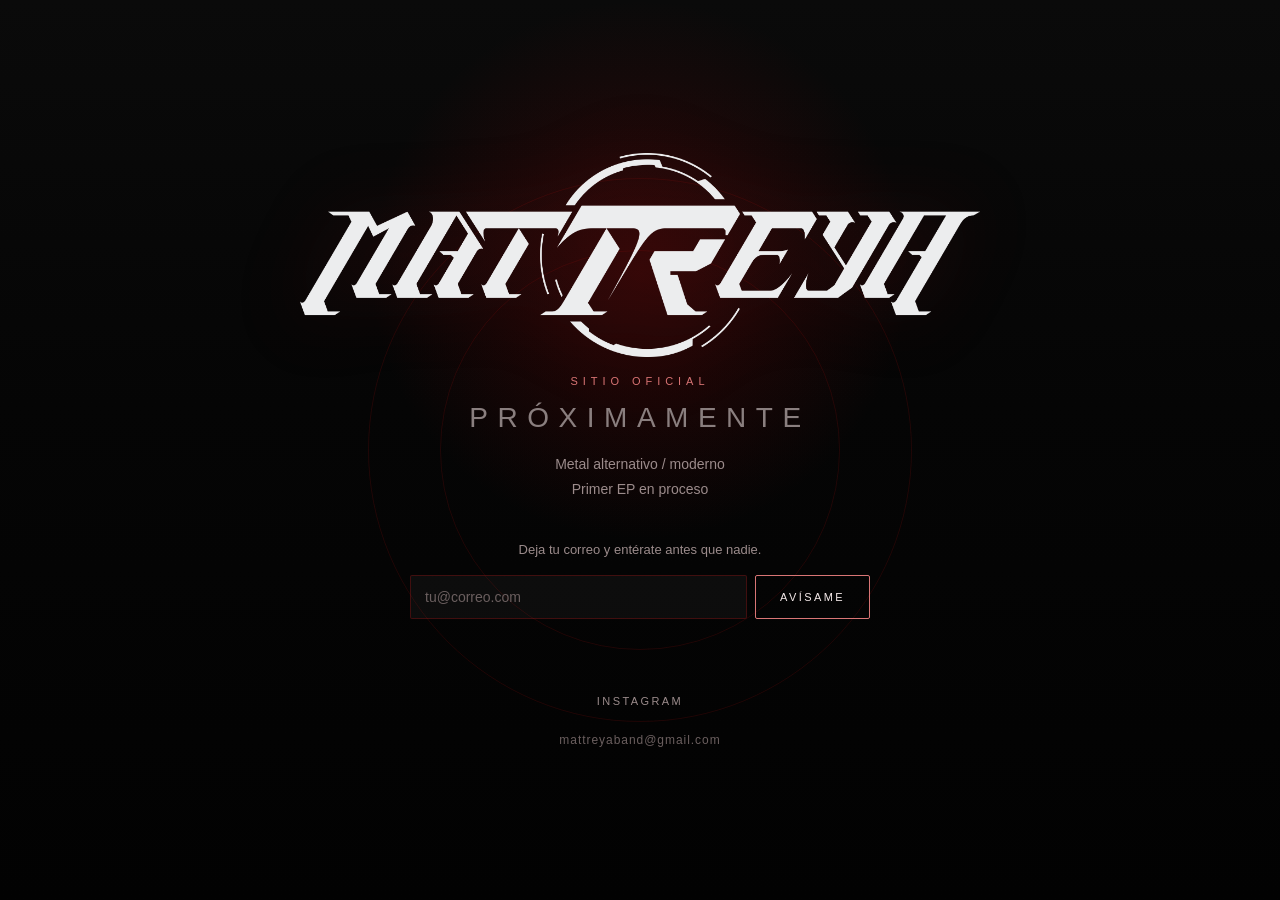
==== commit 31e1255a: "Add files via upload" ====
--- a/index.html
+++ b/index.html
@@ -83,10 +83,13 @@
     }
     h1 {
       margin: 0;
-      font-size: clamp(38px, 8vw, 76px);
-      letter-spacing: .18em;
-      font-weight: 700;
-      line-height: .95;
+      /* Tamaño: mínimo en celular, escalado, máximo en escritorio */
+      font-size: clamp(18px, 3.4vw, 28px);
+      /* Color del título. Alternativas más abajo. */
+      color: #8a7f7f;
+      letter-spacing: .34em;
+      font-weight: 400;
+      line-height: 1.2;
     }
     .sub {
       margin: 18px auto 0;
@@ -202,15 +205,15 @@
 
       <!-- ============================================
            FORMULARIO
-           Reemplaza TU_ENDPOINT por el que te da Formspree.
-           Ejemplo: https://formspree.io/f/abcdwxyz
+           Los correos llegan a Formspree y a la bandeja
+           de mattreyaband@gmail.com
            ============================================ -->
       <div class="signup">
         <p class="signup-label">
           Deja tu correo y entérate antes que nadie.
         </p>
 
-        <form id="signup-form" action="https://formspree.io/f/TU_ENDPOINT" method="POST">
+        <form id="signup-form" action="https://formspree.io/f/xdeoobwl" method="POST">
           <div class="signup-row">
             <input
               type="email"
